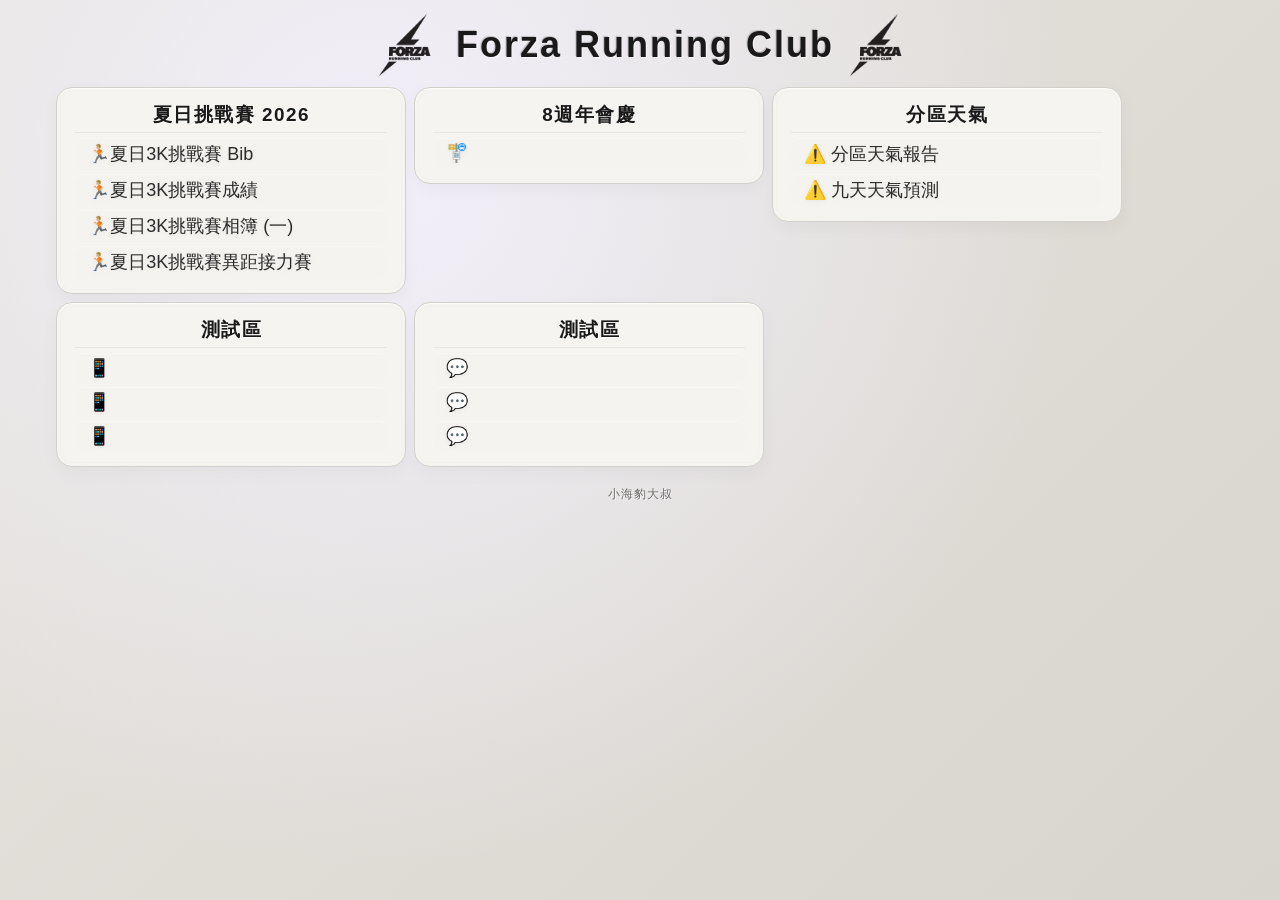
==== index.html @ 9fe22f84 "A" ====
<!DOCTYPE html>
<!-- saved from url=(0026)https://swcbus.vercel.app/ -->
<html lang="zh-Hant"><head><meta http-equiv="Content-Type" content="text/html; charset=UTF-8">
    
    <meta name="viewport" content="width=device-width, initial-scale=1.0">
    <meta name="apple-mobile-web-app-capable" content="yes">
    <meta name="apple-mobile-web-app-status-bar-style" content="white">
    <meta name="apple-mobile-web-app-title" content="Forza Running Club">
    <title>Forza Running Club</title>
    <style>
        :root {
            --bg-color: #e5e2dd; 
            --panel-bg: #f5f4f0; 
            --text-main: #2b2b2b; 
            --text-dim: #6e6d6a; 
            --accent: #1a1a1a; 
            --panel-border: #d3d0cb; 
            --hover-bg: rgba(0, 0, 0, 0.04); 
            --text-reflection: rgba(255, 255, 255, 0.6); 
        }

        * { box-sizing: border-box; }
        
        .fixed-bg {
            position: fixed;
            top: 0;
            left: 0;
            width: 100vw;
            height: 100vh;
            z-index: -1;
            background-color: var(--bg-color);
            background-image: radial-gradient(circle at 30% 20%, #f2effa 0%, transparent 60%),
                              linear-gradient(135deg, #e8e5e0 0%, #d8d4ce 100%);
            transform: translateZ(0); 
        }

        body { 
            font-family: "PingFang HK", "Helvetica Neue", sans-serif;
            margin: 0; padding: 1vh 2vw; 
            min-height: 100vh; 
            display: flex; flex-direction: column; 
            overflow-x: hidden;
            justify-content: flex-start;
            align-items: center;
        }

        h1 {
            font-size: 4vh;
            margin: 4px 0 10px 0; 
            color: var(--accent);
            letter-spacing: 2px;
            font-weight: 700;
            text-shadow: -1px -1px 1px rgba(0,0,0,0.2), 1px 1px 1px var(--text-reflection);
            display: flex;
            align-items: center;
            justify-content: center;
            gap: 10px;
        }

        h1 img.main-logo {
            width: 64px;
            height: 64px;
            object-fit: contain;
        }
        
        /* UPDATED: Changed justify-content to flex-start so wrapped rows align left */
        .dashboard-container {
            width: 95%;
            max-width: 1200px;
            display: flex;
            flex-direction: row;
            flex-wrap: wrap;
            gap: 8px; 
            justify-content: flex-start; 
            align-items: flex-start;
            margin: 0 auto; /* Keeps the entire container block centered on the screen */
        }

        .dashboard-panel {
            background: var(--panel-bg);
            border: 1px solid var(--panel-border);
            border-radius: 16px;
            padding: 3px;
            box-shadow: 0 6px 18px rgba(0, 0, 0, 0.04), 
                        inset 0 1px 1px rgba(255,255,255,0.8);
            flex: 1 1 300px;  /* <--- 這邊控制了基礎大小 */
            max-width: 100%;
        }

        @media (min-width: 768px) {
            .dashboard-panel {
                max-width: 350px;

            }
        }

        .content-section {
            text-align: center;
            background: var(--panel-bg);
            padding: 10px 14px;
            border-radius: 13px;
            border: 1px solid rgba(0,0,0,0.01);
            height: 100%;
        }

        .content-title {
            font-size: 2.1vh;
            color: var(--accent);
            margin-bottom: 4px; 
            letter-spacing: 1.5px;
            font-weight: bold;
            border-bottom: 1px solid rgba(0,0,0,0.06);
            padding-bottom: 4px;
            text-shadow: 1px 1px 0 var(--text-reflection);
        }

        .icon-links {
            display: flex;
            flex-direction: column;
            gap: 2px; 
            align-items: flex-start;
        }

        .icon-link-item {
            display: flex;
            align-items: center;
            gap: 12px;
            text-decoration: none;
            color: var(--text-main);
            font-size: 2vh;
            font-weight: 500;
            transition: all 0.2s ease;
            width: 100%;
            padding: 4px 12px; 
            border-radius: 8px;
            background: rgba(0, 0, 0, 0.005);
            border: 1px solid transparent;
            box-shadow: inset 0 1px 0 rgba(255,255,255,0.4);
        }

        .icon-link-item:hover {
            transform: translateX(3px);
            background: var(--hover-bg);
            border-color: rgba(0, 0, 0, 0.03);
        }

        .icon-btn {
            font-size: 2vh; /* <--- 這邊控制方框文字大小 */
            filter: drop-shadow(0 1px 2px rgba(0,0,0,0.05));
        }

        footer {
            margin-top: 10px;
            padding: 10px;
            text-align: center;
            display: flex;
            flex-direction: column;
            gap: 4px;
            flex-shrink: 0;
            color: var(--text-dim);
            font-size: 1.3vh;
            font-weight: 500;
        }

    </style>
</head>
<body>

<div class="fixed-bg"></div>

<h1>
    <img src="./image_files/FORZA_PNG_500X500.png" alt="Icon" class="main-logo">
    <span></span>Forza Running Club<img src="./image_files/FORZA_PNG_500X500.png" alt="Icon" class="main-logo">
</h1>

<div class="dashboard-container">
    <div class="dashboard-panel">
        <div class="content-section">
            <div class="content-title">夏日挑戰賽 2026</div>
            <div class="icon-links">
                <a href="https://uncleseal.vercel.app/bib_list.html" class="icon-link-item"><span class="icon-btn">🏃🏼夏日3K挑戰賽  Bib</span><span></span></a>
                <a href="3KTT_result.htm" class="icon-link-item"><span class="icon-btn">🏃🏼夏日3K挑戰賽成績</span><span></span></a>
                <a href="https://photos.app.goo.gl/iANJuSmxn4LLhRvP7" class="icon-link-item"><span class="icon-btn">🏃🏼夏日3K挑戰賽相簿 (一)</span><span></span></a>
<a href="https://youtu.be/z0glvkf56xg" class="icon-link-item"><span class="icon-btn">🏃🏼夏日3K挑戰賽異距接力賽 </span><span></span></a>
            </div>
        </div>
    </div>

    <div class="dashboard-panel">
        <div class="content-section">
            <div class="content-title">8週年會慶</div>
            <div class="icon-links">
                <a href="" class="icon-link-item"><span class="icon-btn">🚏</span><span></span></a>
            </div>
        </div>
    </div>

    <div class="dashboard-panel">
        <div class="content-section">
            <div class="content-title">分區天氣</div>
            <div class="icon-links">
                <a href="weather(auto)_5mins.html" class="icon-link-item"><span class="icon-btn">⚠️ 分區天氣報告</span><span></span></a>
                <a href="9Days_weather.html" class="icon-link-item"><span class="icon-btn">⚠️ 九天天氣預測</span><span></span></a>
            </div>
        </div>
    </div>

    <div class="dashboard-panel">
        <div class="content-section">
            <div class="content-title">測試區</div>
            <div class="icon-links">
                <a href="" class="icon-link-item"><span class="icon-btn">📱</span><span></span></a>
                <a href="" class="icon-link-item"><span class="icon-btn">📱</span><span></span></a>
                <a href="" class="icon-link-item"><span class="icon-btn">📱</span><span></span></a>
            </div>
        </div>
    </div>

    <div class="dashboard-panel">
        <div class="content-section">
            <div class="content-title">測試區</div>
            <div class="icon-links">
                <a href="" class="icon-link-item"><span class="icon-btn">💬</span><span></span></a>
                <a href="" class="icon-link-item"><span class="icon-btn">💬</span><span></span></a>
                <a href="" class="icon-link-item"><span class="icon-btn">💬</span><span></span></a>
             </div>
        </div>
    </div>
</div>

<footer>
    <div style="text-shadow: 1px 1px 0 var(--text-reflection); letter-spacing: 1px;">小海豹大叔</div>
</footer>



</body></html>
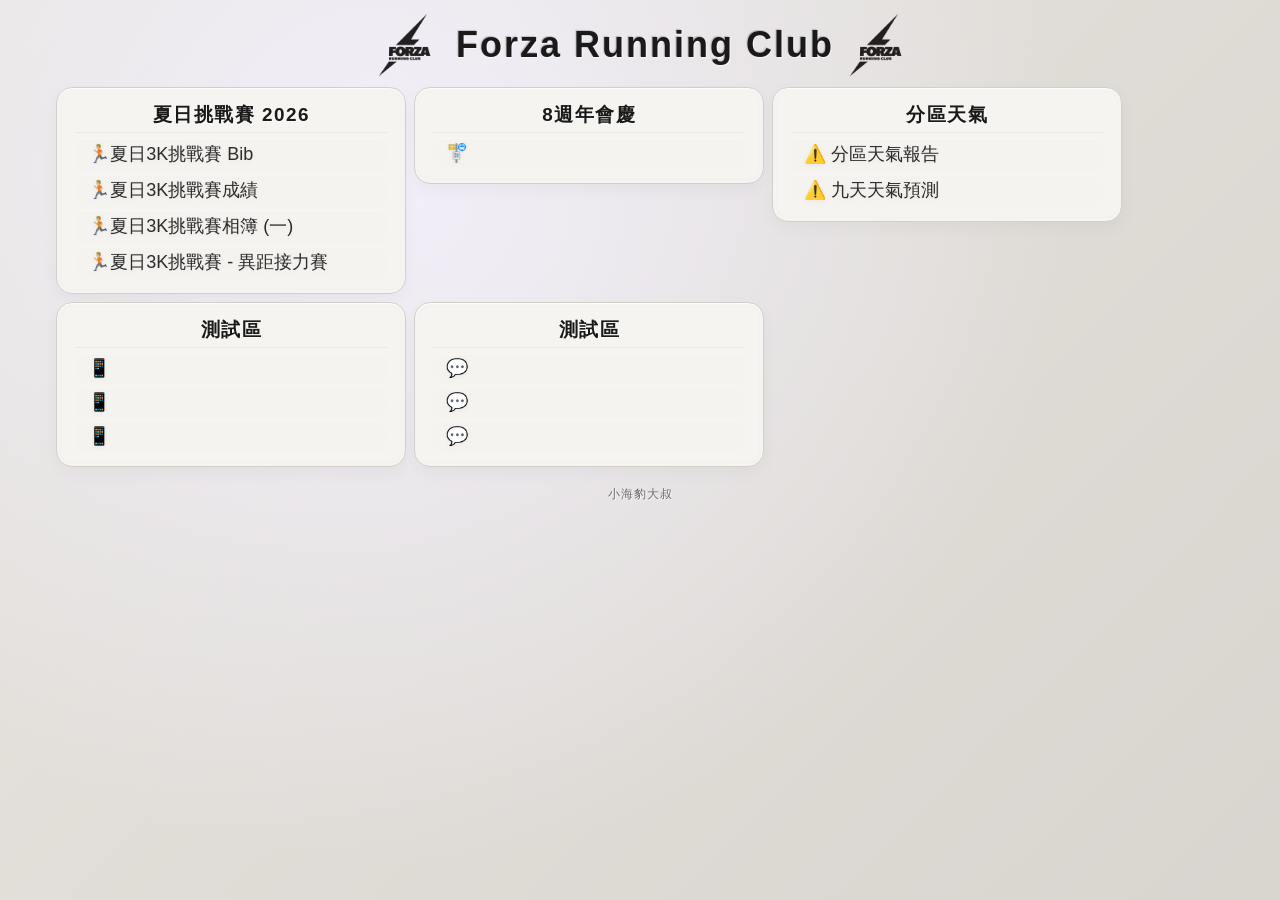
==== commit 3747db6a: "A" ====
--- a/index.html
+++ b/index.html
@@ -181,7 +181,7 @@
                 <a href="https://uncleseal.vercel.app/bib_list.html" class="icon-link-item"><span class="icon-btn">🏃🏼夏日3K挑戰賽  Bib</span><span></span></a>
                 <a href="3KTT_result.htm" class="icon-link-item"><span class="icon-btn">🏃🏼夏日3K挑戰賽成績</span><span></span></a>
                 <a href="https://photos.app.goo.gl/iANJuSmxn4LLhRvP7" class="icon-link-item"><span class="icon-btn">🏃🏼夏日3K挑戰賽相簿 (一)</span><span></span></a>
-<a href="https://youtu.be/z0glvkf56xg" class="icon-link-item"><span class="icon-btn">🏃🏼夏日3K挑戰賽異距接力賽 </span><span></span></a>
+<a href="https://youtu.be/z0glvkf56xg" class="icon-link-item"><span class="icon-btn">🏃🏼夏日3K挑戰賽 - 異距接力賽 </span><span></span></a>
             </div>
         </div>
     </div>
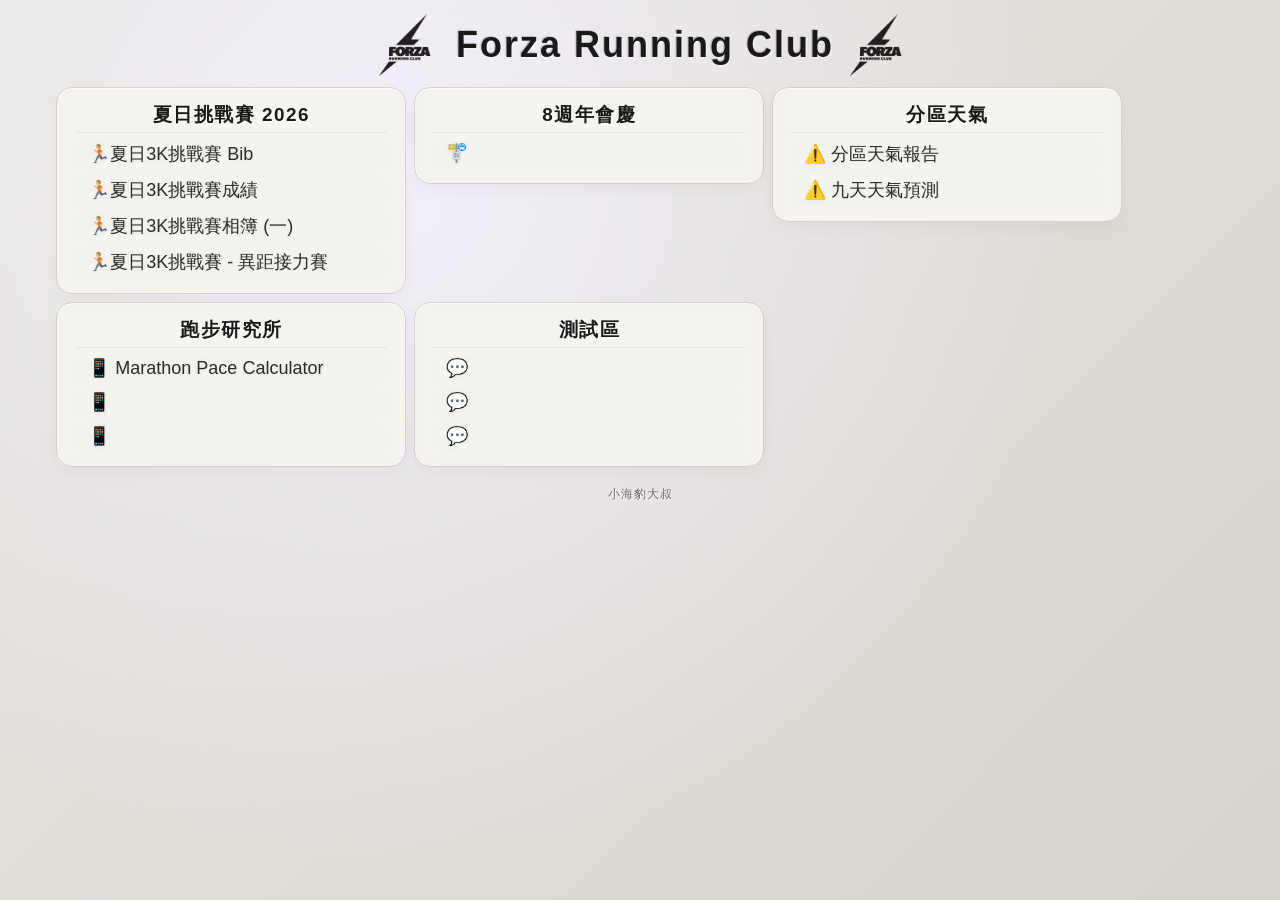
==== commit 9c116b48: "A" ====
--- a/index.html
+++ b/index.html
@@ -178,10 +178,10 @@
         <div class="content-section">
             <div class="content-title">夏日挑戰賽 2026</div>
             <div class="icon-links">
-                <a href="https://uncleseal.vercel.app/bib_list.html" class="icon-link-item"><span class="icon-btn">🏃🏼夏日3K挑戰賽  Bib</span><span></span></a>
-                <a href="3KTT_result.htm" class="icon-link-item"><span class="icon-btn">🏃🏼夏日3K挑戰賽成績</span><span></span></a>
-                <a href="https://photos.app.goo.gl/iANJuSmxn4LLhRvP7" class="icon-link-item"><span class="icon-btn">🏃🏼夏日3K挑戰賽相簿 (一)</span><span></span></a>
-<a href="https://youtu.be/z0glvkf56xg" class="icon-link-item"><span class="icon-btn">🏃🏼夏日3K挑戰賽 - 異距接力賽 </span><span></span></a>
+                <a href="https://uncleseal.vercel.app/bib_list.html" class="icon-link-item" target="_blank"><span class="icon-btn">🏃🏼夏日3K挑戰賽  Bib</span><span></span></a>
+                <a href="3KTT_result.htm" class="icon-link-item" target="_blank"><span class="icon-btn">🏃🏼夏日3K挑戰賽成績</span><span></span></a>
+                <a href="https://photos.app.goo.gl/iANJuSmxn4LLhRvP7" class="icon-link-item" target="_blank"><span class="icon-btn">🏃🏼夏日3K挑戰賽相簿 (一)</span><span></span></a>
+<a href="https://youtu.be/z0glvkf56xg" class="icon-link-item" target="_blank"><span class="icon-btn">🏃🏼夏日3K挑戰賽 - 異距接力賽 </span><span></span></a>
             </div>
         </div>
     </div>
@@ -190,7 +190,7 @@
         <div class="content-section">
             <div class="content-title">8週年會慶</div>
             <div class="icon-links">
-                <a href="" class="icon-link-item"><span class="icon-btn">🚏</span><span></span></a>
+                <a href="" class="icon-link-item" target="_blank"><span class="icon-btn">🚏</span><span></span></a>
             </div>
         </div>
     </div>
@@ -199,8 +199,19 @@
         <div class="content-section">
             <div class="content-title">分區天氣</div>
             <div class="icon-links">
-                <a href="weather(auto)_5mins.html" class="icon-link-item"><span class="icon-btn">⚠️ 分區天氣報告</span><span></span></a>
-                <a href="9Days_weather.html" class="icon-link-item"><span class="icon-btn">⚠️ 九天天氣預測</span><span></span></a>
+                <a href="weather(auto)_5mins.html" class="icon-link-item" target="_blank"><span class="icon-btn">⚠️ 分區天氣報告</span><span></span></a>
+                <a href="9Days_weather.html" class="icon-link-item" target="_blank"><span class="icon-btn">⚠️ 九天天氣預測</span><span></span></a>
+            </div>
+        </div>
+    </div>
+
+    <div class="dashboard-panel">
+        <div class="content-section">
+            <div class="content-title">跑步研究所</div>
+            <div class="icon-links">
+                <a href="https://uncleseal.vercel.app/Marathon_Pace_Calculator.html" class="icon-link-item" target="_blank"><span class="icon-btn">📱 Marathon Pace Calculator</span><span></span></a>
+                <a href="" class="icon-link-item" target="_blank"><span class="icon-btn">📱</span><span></span></a>
+                <a href="" class="icon-link-item" target="_blank"><span class="icon-btn">📱</span><span></span></a>
             </div>
         </div>
     </div>
@@ -209,20 +220,9 @@
         <div class="content-section">
             <div class="content-title">測試區</div>
             <div class="icon-links">
-                <a href="" class="icon-link-item"><span class="icon-btn">📱</span><span></span></a>
-                <a href="" class="icon-link-item"><span class="icon-btn">📱</span><span></span></a>
-                <a href="" class="icon-link-item"><span class="icon-btn">📱</span><span></span></a>
-            </div>
-        </div>
-    </div>
-
-    <div class="dashboard-panel">
-        <div class="content-section">
-            <div class="content-title">測試區</div>
-            <div class="icon-links">
-                <a href="" class="icon-link-item"><span class="icon-btn">💬</span><span></span></a>
-                <a href="" class="icon-link-item"><span class="icon-btn">💬</span><span></span></a>
-                <a href="" class="icon-link-item"><span class="icon-btn">💬</span><span></span></a>
+                <a href="" class="icon-link-item" target="_blank"><span class="icon-btn">💬</span><span></span></a>
+                <a href="" class="icon-link-item" target="_blank"><span class="icon-btn">💬</span><span></span></a>
+                <a href="" class="icon-link-item" target="_blank"><span class="icon-btn">💬</span><span></span></a>
              </div>
         </div>
     </div>
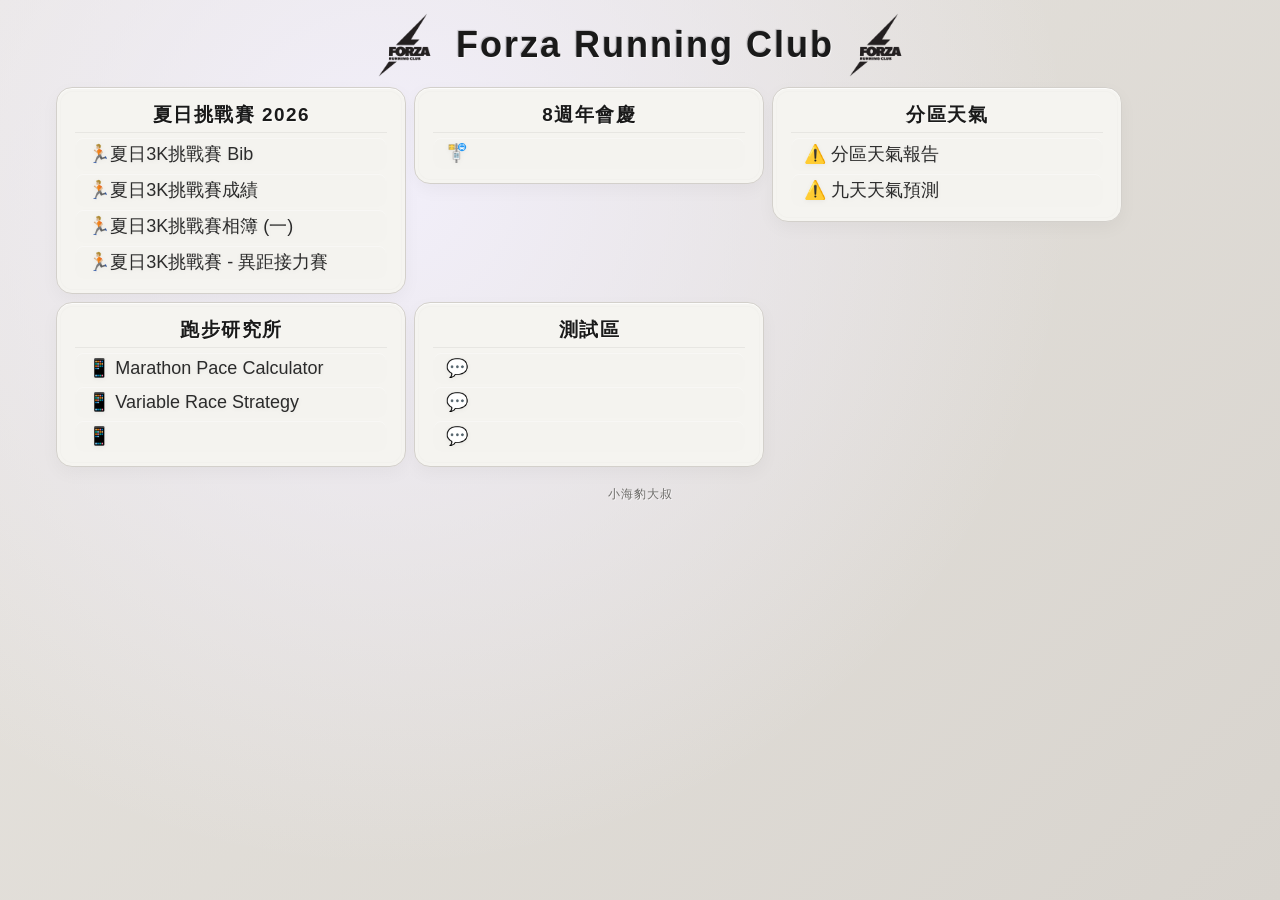
==== commit bdebdc66: "A" ====
--- a/index.html
+++ b/index.html
@@ -210,7 +210,7 @@
             <div class="content-title">跑步研究所</div>
             <div class="icon-links">
                 <a href="https://uncleseal.vercel.app/Marathon_Pace_Calculator.html" class="icon-link-item" target="_blank"><span class="icon-btn">📱 Marathon Pace Calculator</span><span></span></a>
-                <a href="" class="icon-link-item" target="_blank"><span class="icon-btn">📱</span><span></span></a>
+                <a href="https://variableracestrategy.netlify.app/" class="icon-link-item" target="_blank"><span class="icon-btn">📱 Variable Race Strategy</span><span></span></a>
                 <a href="" class="icon-link-item" target="_blank"><span class="icon-btn">📱</span><span></span></a>
             </div>
         </div>
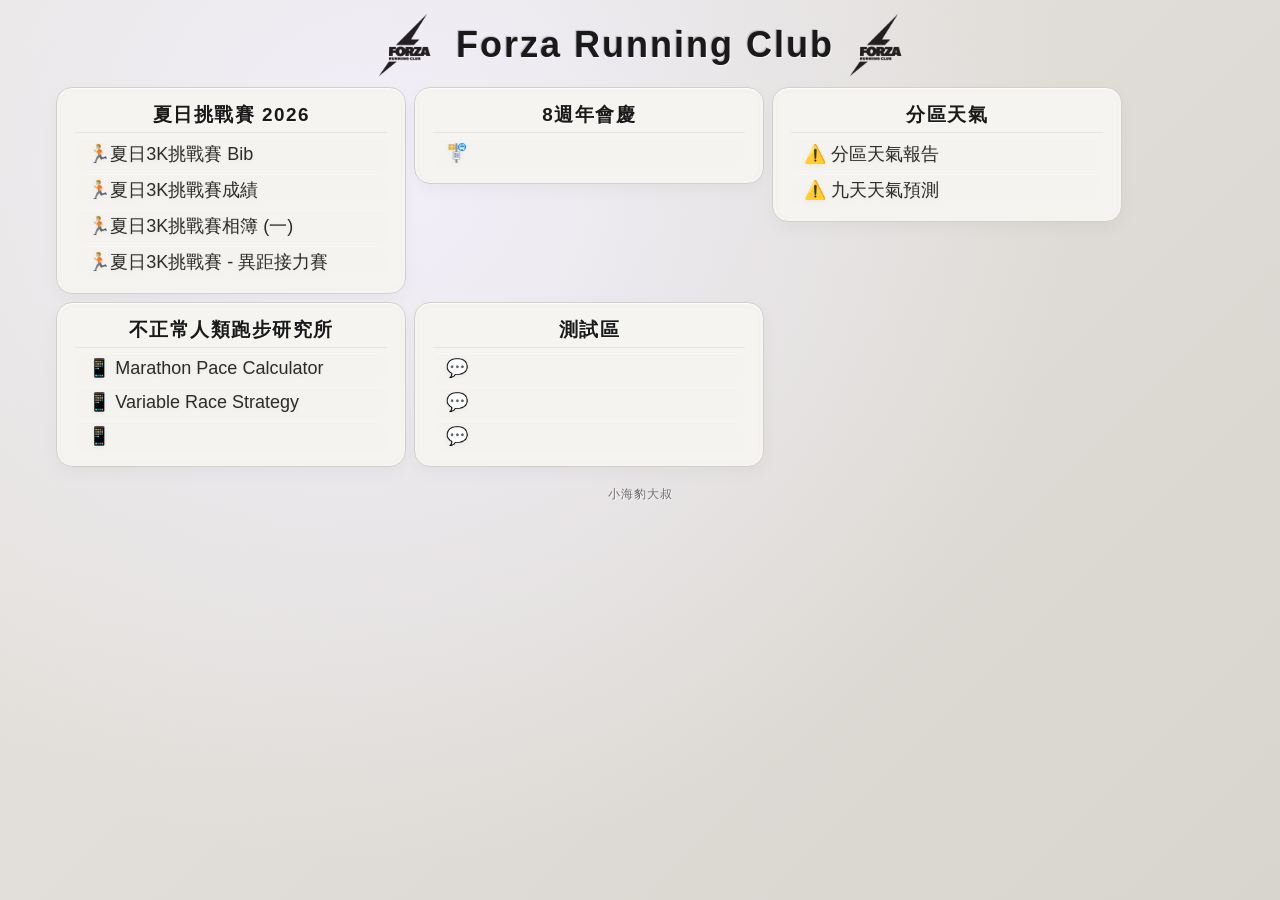
==== commit 8b27e688: "Update content title in index.html" ====
--- a/index.html
+++ b/index.html
@@ -207,7 +207,7 @@
 
     <div class="dashboard-panel">
         <div class="content-section">
-            <div class="content-title">跑步研究所</div>
+            <div class="content-title">不正常人類跑步研究所</div>
             <div class="icon-links">
                 <a href="https://uncleseal.vercel.app/Marathon_Pace_Calculator.html" class="icon-link-item" target="_blank"><span class="icon-btn">📱 Marathon Pace Calculator</span><span></span></a>
                 <a href="https://variableracestrategy.netlify.app/" class="icon-link-item" target="_blank"><span class="icon-btn">📱 Variable Race Strategy</span><span></span></a>
@@ -234,4 +234,4 @@
 
 
 
-</body></html>+</body></html>
